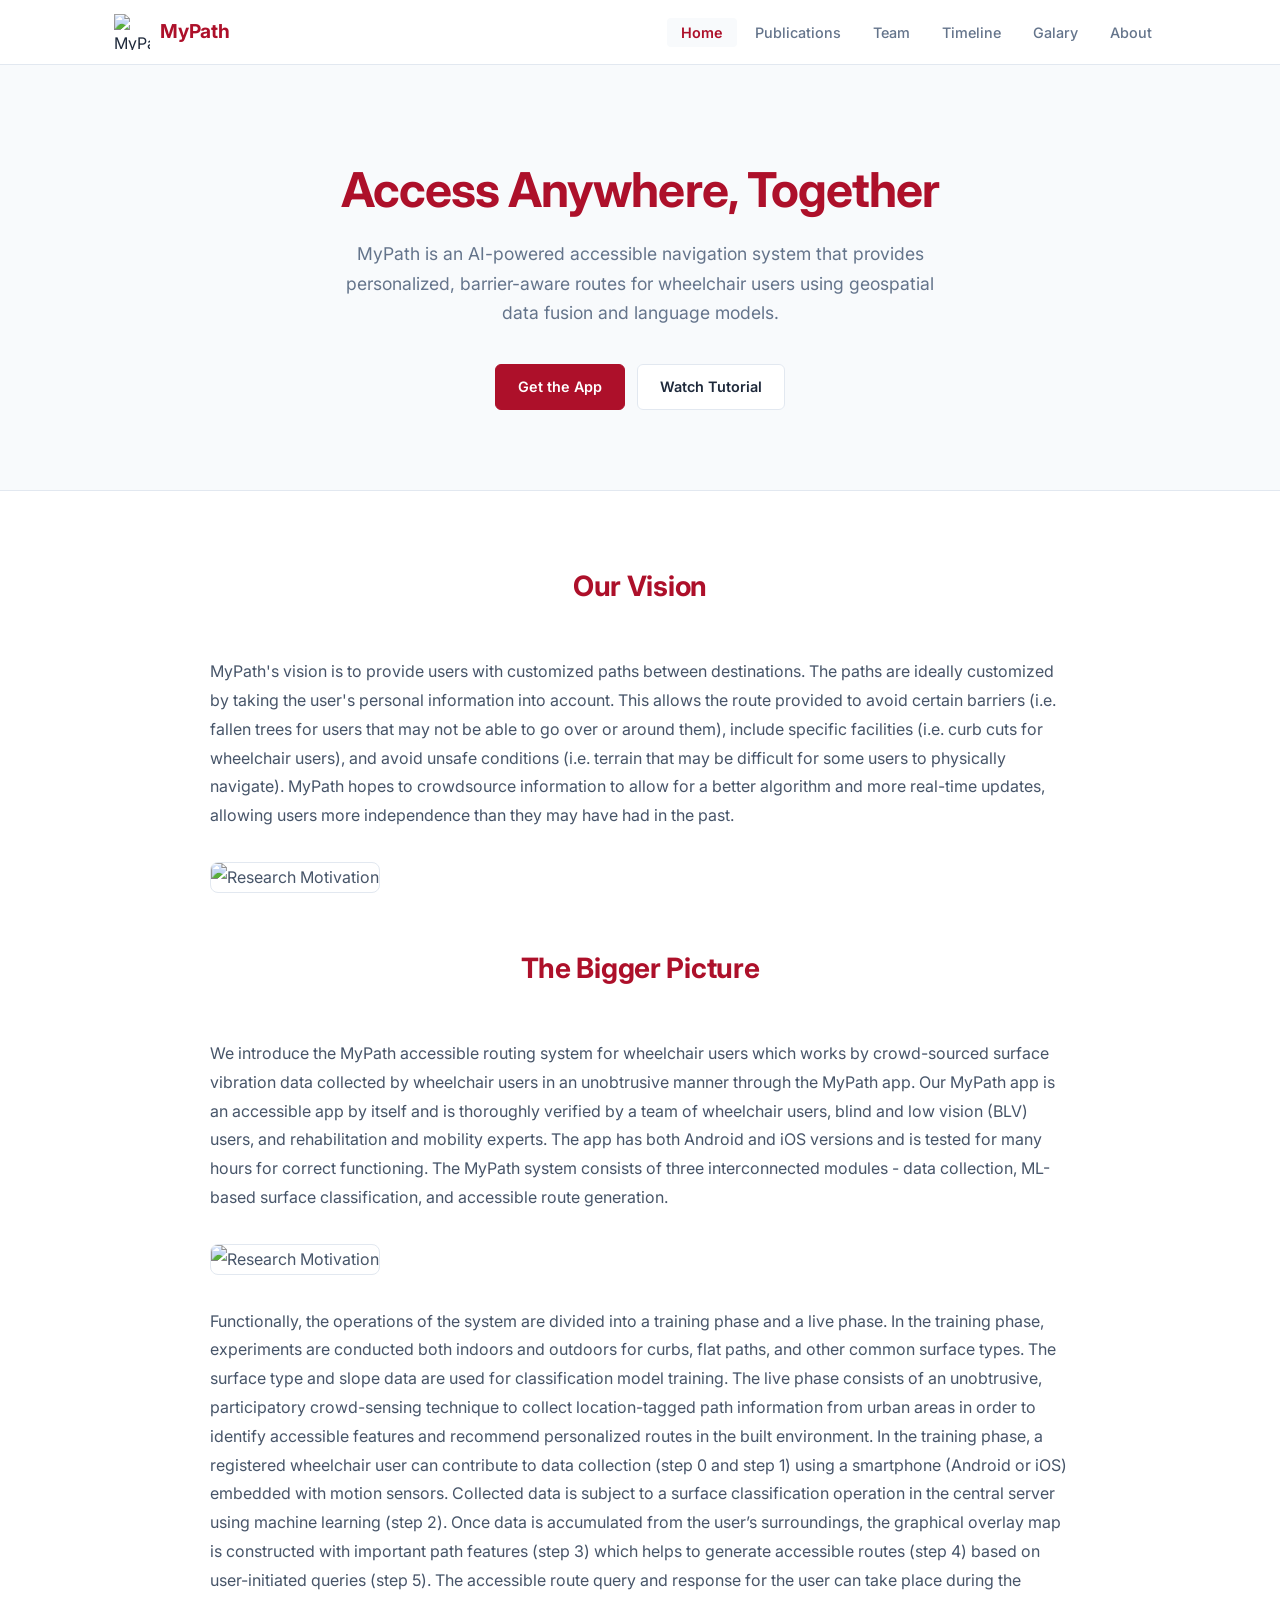
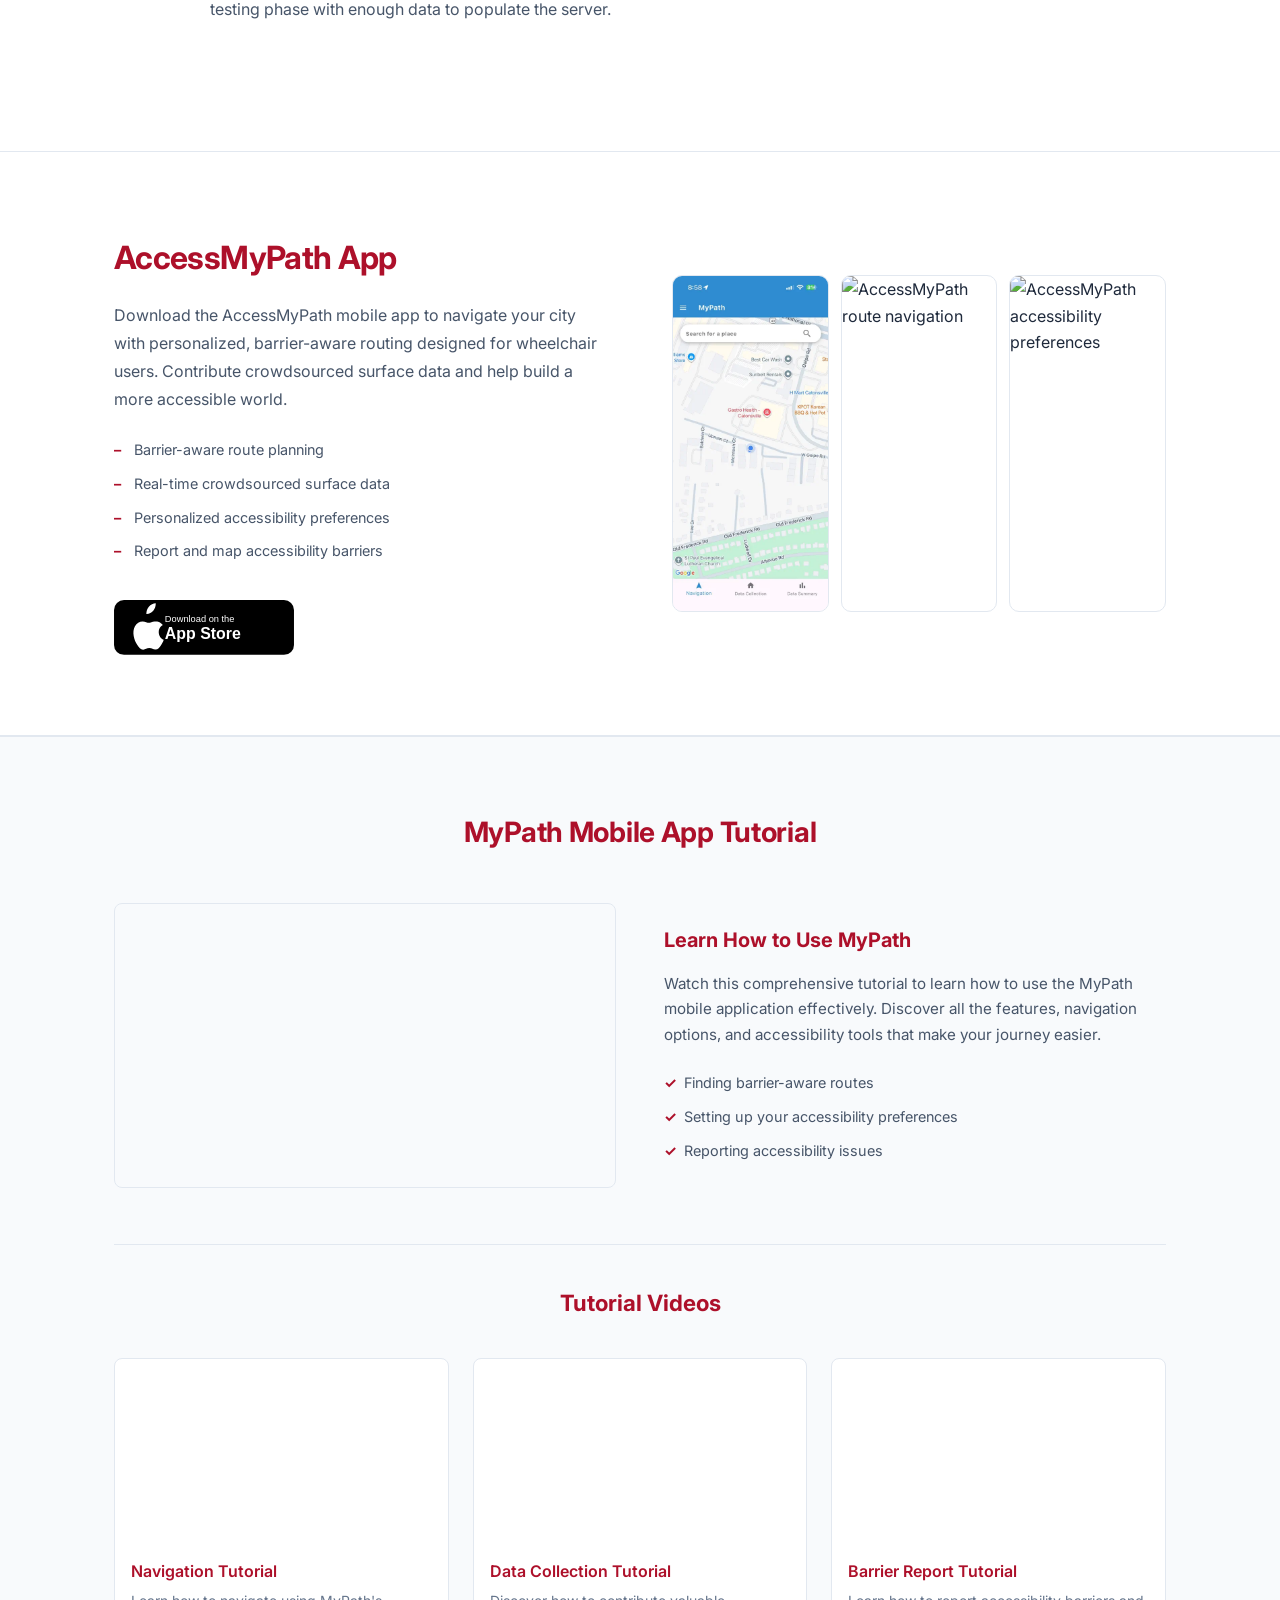
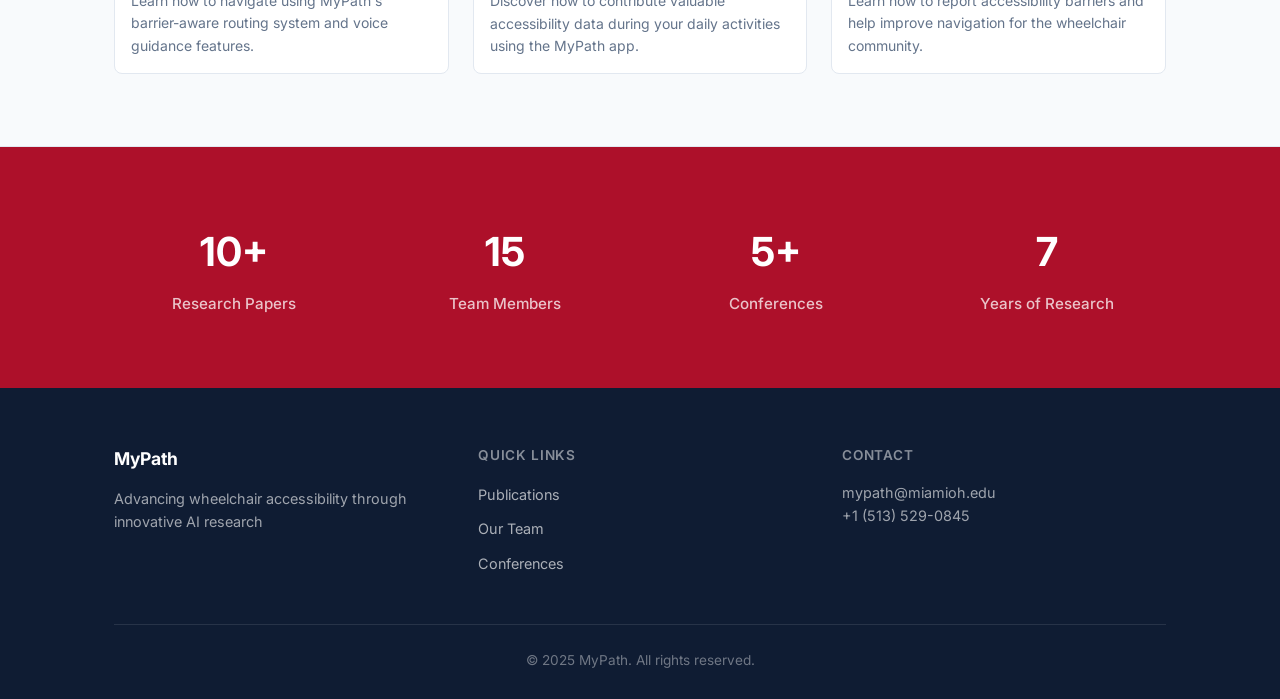
==== index.html @ 0381cbd0 "Updated publications" ====
<!DOCTYPE html>
<html lang="en">
  <head>
    <meta charset="UTF-8" />
    <meta name="viewport" content="width=device-width, initial-scale=1.0" />
    <title>MyPath Research Lab</title>
    <meta
      name="description"
      content="MyPath is a project focused on accessible navigation for wheelchair users. Discover our innovative research, publications, and accessible routing app."
    />
    <meta
      name="keywords"
      content="AI, accessibility, wheelchair, navigation, research, accessible routes, geospatial data, machine learning, MyPath, barrier-aware, inclusive technology, mobile app, crowdsource, surface classification"
    />
    <meta name="author" content="MyPath Research" />
    <meta
      property="og:title"
      content="MyPath Research | AI-Powered Accessible Navigation"
    />
    <meta
      property="og:description"
      content="Advancing wheelchair accessibility through innovative AI research and personalized, barrier-aware navigation solutions."
    />
    <meta
      property="og:image"
      content="https://mypathar.github.io/pictures/mypath-logo.png"
    />
    <meta property="og:url" content="https://mypathar.github.io/" />
    <meta property="og:type" content="website" />
    <meta name="twitter:card" content="summary_large_image" />
    <meta name="twitter:title" content="MyPath Research Lab" />
    <meta
      name="twitter:description"
      content="AI-powered accessible navigation for wheelchair users. Learn about our research and app."
    />
    <meta
      name="twitter:image"
      content="https://mypathar.github.io/pictures/mypath-logo.png"
    />
    <link rel="canonical" href="https://mypathar.github.io/" />
    <link rel="icon" type="image/png" href="pictures/mypath-logo.png" />
    <link rel="stylesheet" href="styles.css" />
    <link
      href="https://fonts.googleapis.com/css2?family=Inter:wght@300;400;500;600;700&display=swap"
      rel="stylesheet"
    />
    <script type="application/ld+json">
    {
      "@context": "https://schema.org",
      "@graph": [
        {
          "@type": "WebSite",
          "@id": "https://mypathar.github.io/#website",
          "url": "https://mypathar.github.io/",
          "name": "MyPath Research Lab",
          "description": "AI-powered accessible navigation for wheelchair users"
        },
        {
          "@type": "ResearchProject",
          "@id": "https://mypathar.github.io/#organization",
          "name": "MyPath",
          "url": "https://mypathar.github.io/",
          "logo": {
            "@type": "ImageObject",
            "url": "https://mypathar.github.io/pictures/mypath-logo.png"
          },
          "description": "AI-powered accessible navigation system providing personalized, barrier-aware routes for wheelchair users using geospatial data fusion and language models.",
          "email": "mypath@miamioh.edu",
          "telephone": "+1-513-529-0845",
          "address": {
            "@type": "PostalAddress",
            "streetAddress": "McVey Data Science Building 364",
            "addressLocality": "Oxford",
            "addressRegion": "OH",
            "postalCode": "45056",
            "addressCountry": "US"
          },
          "memberOf": [
            { "@type": "CollegeOrUniversity", "name": "Miami University" },
            { "@type": "CollegeOrUniversity", "name": "University of Maryland, Baltimore County" },
            { "@type": "CollegeOrUniversity", "name": "University of Wisconsin-Milwaukee" }
          ],
          "funder": {
            "@type": "GovernmentOrganization",
            "name": "HHS/ACL/NIDILRR"
          }
        }
      ]
    }
    </script>
  </head>
  <body>
    <nav class="navbar">
      <div class="nav-container">
        <div class="nav-logo">
          <img
            src="pictures/mypath-logo.png"
            alt="MyPath Logo"
            class="logo-img"
          />
          <span class="logo-text">MyPath</span>
        </div>
        <ul class="nav-menu" id="nav-menu">
          <li><a href="index.html" class="nav-link active">Home</a></li>
          <li><a href="publications.html" class="nav-link">Publications</a></li>
          <li><a href="team.html" class="nav-link">Team</a></li>
          <li><a href="timeline.html" class="nav-link">Timeline</a></li>
          <li><a href="galary.html" class="nav-link">Galary</a></li>
          <li><a href="about.html" class="nav-link">About</a></li>
        </ul>
        <div class="hamburger" id="hamburger">
          <span></span>
          <span></span>
          <span></span>
        </div>
      </div>
    </nav>

    <main>
      <!-- Hero Section -->
      <section class="hero">
        <div class="hero-container">
          <h1 class="hero-title">Access Anywhere, Together</h1>
          <p class="hero-subtitle">
            MyPath is an AI-powered accessible navigation system that provides
            personalized, barrier-aware routes for wheelchair users using
            geospatial data fusion and language models.
          </p>
          <div class="hero-buttons">
            <a href="#our-app" class="btn btn-primary">Get the App</a>
            <a href="#app-tutorial" class="btn btn-secondary">Watch Tutorial</a>
          </div>
        </div>
      </section>

      <!-- Research Description Section -->
      <section class="features">
        <div class="container">
          <!-- <h2 class="section-title">Our Research</h2> -->
          <div class="research-description">
            <!-- <p class="research-intro">
              Our research focuses on developing cutting-edge artificial
              intelligence solutions to improve accessibility and navigation for
              wheelchair users. We combine advanced machine learning techniques
              with real-world geospatial data to create personalized,
              barrier-aware routing systems.
            </p>
            <p class="research-details">
              The MyPath project leverages natural language processing, computer
              vision, and geospatial analysis to understand and predict
              accessibility challenges in urban environments. Our
              interdisciplinary approach brings together experts in AI,
              accessibility research, urban planning, and human-computer
              interaction to create solutions that truly make a difference in
              people's lives.
            </p>
            <p class="research-impact">
              Through our research, we aim to eliminate navigation barriers and
              create more inclusive urban spaces. Our work has implications
              beyond wheelchair accessibility, extending to all
              mobility-impaired individuals and contributing to the broader
              field of accessible technology design.
            </p> -->

            <h2 class="section-title">Our Vision</h2>
            <div class="research-details">
              <p>
                MyPath's vision is to provide users with customized paths
                between destinations. The paths are ideally customized by taking
                the user's personal information into account. This allows the
                route provided to avoid certain barriers (i.e. fallen trees for
                users that may not be able to go over or around them), include
                specific facilities (i.e. curb cuts for wheelchair users), and
                avoid unsafe conditions (i.e. terrain that may be difficult for
                some users to physically navigate). MyPath hopes to crowdsource
                information to allow for a better algorithm and more real-time
                updates, allowing users more independence than they may have had
                in the past.
              </p>

              <img
                src="pictures/motivation.png"
                alt="Research Motivation"
                class="rounded-corner"
                style="max-width: 100%; margin: 2rem 0"
              />
            </div>
            <h2 class="section-title">The Bigger Picture</h2>
            <div class="research-details">
              <p>
                We introduce the MyPath accessible routing system for wheelchair
                users which works by crowd-sourced surface vibration data
                collected by wheelchair users in an unobtrusive manner through
                the MyPath app. Our MyPath app is an accessible app by itself
                and is thoroughly verified by a team of wheelchair users, blind
                and low vision (BLV) users, and rehabilitation and mobility
                experts. The app has both Android and iOS versions and is tested
                for many hours for correct functioning. The MyPath system
                consists of three interconnected modules - data collection,
                ML-based surface classification, and accessible route
                generation.
              </p>
              <img
                src="pictures/mypath-sysarch.png"
                alt="Research Motivation"
                class="rounded-corner"
                style="max-width: 100%; margin: 2rem 0"
              />
              <p>
                Functionally, the operations of the system are divided into a
                training phase and a live phase. In the training phase,
                experiments are conducted both indoors and outdoors for curbs,
                flat paths, and other common surface types. The surface type and
                slope data are used for classification model training. The live
                phase consists of an unobtrusive, participatory crowd-sensing
                technique to collect location-tagged path information from urban
                areas in order to identify accessible features and recommend
                personalized routes in the built environment. In the training
                phase, a registered wheelchair user can contribute to data
                collection (step 0 and step 1) using a smartphone (Android or
                iOS) embedded with motion sensors. Collected data is subject to
                a surface classification operation in the central server using
                machine learning (step 2). Once data is accumulated from the
                user’s surroundings, the graphical overlay map is constructed
                with important path features (step 3) which helps to generate
                accessible routes (step 4) based on user-initiated queries (step
                5). The accessible route query and response for the user can
                take place during the testing phase with enough data to populate
                the server.
              </p>
            </div>
          </div>
        </div>
      </section>

      <!-- Our App Section -->
      <section class="our-app" id="our-app">
        <div class="container">
          <div class="our-app-layout">
            <div class="our-app-info">
              <h2 class="our-app-title">AccessMyPath App</h2>
              <p class="our-app-desc">
                Download the AccessMyPath mobile app to navigate your city with
                personalized, barrier-aware routing designed for wheelchair
                users. Contribute crowdsourced surface data and help build a
                more accessible world.
              </p>
              <ul class="our-app-features">
                <li>Barrier-aware route planning</li>
                <li>Real-time crowdsourced surface data</li>
                <li>Personalized accessibility preferences</li>
                <li>Report and map accessibility barriers</li>
              </ul>
              <div class="our-app-store">
                <a
                  href="https://apps.apple.com/us/app/accessmypath/id6483305224"
                  target="_blank"
                  rel="noopener"
                  class="appstore-btn"
                  aria-label="Download AccessMyPath on the App Store"
                >
                  <svg xmlns="http://www.w3.org/2000/svg" viewBox="0 0 814 248" class="appstore-badge" aria-hidden="true">
                    <rect width="814" height="248" rx="28" fill="#000"/>
                    <text x="230" y="100" font-family="'SF Pro Display','-apple-system','Helvetica Neue',sans-serif" font-size="42" fill="#fff" font-weight="300">Download on the</text>
                    <text x="230" y="178" font-family="'SF Pro Display','-apple-system','Helvetica Neue',sans-serif" font-size="72" fill="#fff" font-weight="600">App Store</text>
                    <path d="M130 48c-8.6 0-17.7 6-23.4 6-6 0-15.2-5.7-25.2-5.5-13 .2-25 7.5-31.6 19.2-13.5 23.4-3.6 58 9.7 77 6.4 9.3 14 19.8 24.2 19.4 9.7-.4 13.4-6.3 25-6.3 11.8 0 15 6.3 25.3 6.1 10.5-.2 17-9.4 23.5-18.8 7.4-10.7 10.4-21.1 10.6-21.6-.2-.1-20.4-7.9-20.6-31.2-.2-19.5 15.9-28.9 16.6-29.4-9-13.4-23.1-14.9-28.1-14.9zm-5-43.6c-6.7 7.7-17.7 13.6-28.4 12.8-.2-10.8 3.9-22.3 10.3-29.5 7-7.9 18.7-13.7 28.4-14.1.2 11.2-3.1 22.2-10.3 30.8z" fill="#fff" transform="translate(40, 44) scale(1.1)"/>
                  </svg>
                </a>
              </div>
            </div>
            <div class="our-app-screenshots">
              <div class="screenshot-grid">
                <img
                  src="pictures/screenshots/main.webp"
                  alt="AccessMyPath app main screen"
                  class="screenshot-img"
                />
                <img
                  src="pictures/screenshots/mypathss1.jpg"
                  alt="AccessMyPath route navigation"
                  class="screenshot-img"
                />
                <img
                  src="pictures/screenshots/mypathss2.jpg"
                  alt="AccessMyPath accessibility preferences"
                  class="screenshot-img"
                />
              </div>
            </div>
          </div>
        </div>
      </section>

      <!-- Mobile App Tutorial Section -->
      <section class="app-tutorial" id="app-tutorial">
        <div class="container">
          <h2 class="section-title">MyPath Mobile App Tutorial</h2>
          <div class="tutorial-content">
            <div class="video-container">
              <iframe
                width="560"
                height="315"
                src="https://www.youtube.com/embed/YOUR_VIDEO_ID"
                title="MyPath Mobile App Tutorial"
                frameborder="0"
                allow="accelerometer; autoplay; clipboard-write; encrypted-media; gyroscope; picture-in-picture"
                allowfullscreen
              >
              </iframe>
            </div>
            <div class="tutorial-description">
              <h3>Learn How to Use MyPath</h3>
              <p>
                Watch this comprehensive tutorial to learn how to use the MyPath
                mobile application effectively. Discover all the features,
                navigation options, and accessibility tools that make your
                journey easier.
              </p>
              <ul class="tutorial-features">
                <li>Finding barrier-aware routes</li>
                <li>Setting up your accessibility preferences</li>
                <li>Reporting accessibility issues</li>
              </ul>
            </div>
          </div>

          <!-- Video Grid Section -->
          <div class="video-grid-section">
            <h3 class="video-grid-title">Tutorial Videos</h3>
            <div class="video-grid">
              <div class="video-grid-item">
                <div class="video-thumbnail">
                  <iframe
                    width="300"
                    height="200"
                    src="https://www.youtube.com/embed/NAVIGATION_VIDEO_ID"
                    title="Navigation Tutorial"
                    frameborder="0"
                    allow="accelerometer; autoplay; clipboard-write; encrypted-media; gyroscope; picture-in-picture"
                    allowfullscreen
                  ></iframe>
                </div>
                <div class="video-description">
                  <h4>Navigation Tutorial</h4>
                  <p>
                    Learn how to navigate using MyPath's barrier-aware routing
                    system and voice guidance features.
                  </p>
                </div>
              </div>

              <div class="video-grid-item">
                <div class="video-thumbnail">
                  <iframe
                    width="300"
                    height="200"
                    src="https://www.youtube.com/embed/DATA_COLLECTION_VIDEO_ID"
                    title="Data Collection Tutorial"
                    frameborder="0"
                    allow="accelerometer; autoplay; clipboard-write; encrypted-media; gyroscope; picture-in-picture"
                    allowfullscreen
                  ></iframe>
                </div>
                <div class="video-description">
                  <h4>Data Collection Tutorial</h4>
                  <p>
                    Discover how to contribute valuable accessibility data
                    during your daily activities using the MyPath app.
                  </p>
                </div>
              </div>

              <div class="video-grid-item">
                <div class="video-thumbnail">
                  <iframe
                    width="300"
                    height="200"
                    src="https://www.youtube.com/embed/BARRIER_REPORT_VIDEO_ID"
                    title="Barrier Report Tutorial"
                    frameborder="0"
                    allow="accelerometer; autoplay; clipboard-write; encrypted-media; gyroscope; picture-in-picture"
                    allowfullscreen
                  ></iframe>
                </div>
                <div class="video-description">
                  <h4>Barrier Report Tutorial</h4>
                  <p>
                    Learn how to report accessibility barriers and help improve
                    navigation for the wheelchair community.
                  </p>
                </div>
              </div>
            </div>
          </div>
        </div>
      </section>


      <!-- Stats Section -->
      <section class="stats">
        <div class="container">
          <div class="stats-grid">
            <div class="stat-item">
              <div class="stat-number">10+</div>
              <div class="stat-label">Research Papers</div>
            </div>
            <div class="stat-item">
              <div class="stat-number">15</div>
              <div class="stat-label">Team Members</div>
            </div>
            <div class="stat-item">
              <div class="stat-number">5+</div>
              <div class="stat-label">Conferences</div>
            </div>
            <div class="stat-item">
              <div class="stat-number">7</div>
              <div class="stat-label">Years of Research</div>
            </div>
          </div>
        </div>
      </section>
    </main>

    <footer class="footer">
      <div class="container">
        <div class="footer-grid">
          <div class="footer-section">
            <h3 class="footer-title">MyPath</h3>
            <p>
              Advancing wheelchair accessibility through innovative AI research
            </p>
          </div>
          <div class="footer-section">
            <h4>Quick Links</h4>
            <ul>
              <li><a href="publications.html">Publications</a></li>
              <li><a href="team.html">Our Team</a></li>
              <li><a href="conferences.html">Conferences</a></li>
            </ul>
          </div>
          <div class="footer-section">
            <h4>Contact</h4>
            <div>
              <p>mypath@miamioh.edu</p>
              <p>+1 (513) 529-0845</p>
            </div>
          </div>
        </div>
        <div class="footer-bottom">
          <p>&copy; 2025 MyPath. All rights reserved.</p>
        </div>
      </div>
    </footer>

    <script src="script.js"></script>
  </body>
</html>
---- styles.css ----
/* ─── Reset & Base ─────────────────────────────────────────────────────────── */
* {
    margin: 0;
    padding: 0;
    box-sizing: border-box;
}

:root {
    --accent:      #AD102A;   /* Miami Red */
    --accent-dark: #8b0d22;
    --navy:        #AD102A;   /* Miami Red - headings */
    --text:        #1e293b;
    --muted:       #64748b;
    --border:      #e2e8f0;
    --bg:          #f8fafc;
    --white:       #ffffff;
}

body {
    font-family: 'Inter', sans-serif;
    line-height: 1.65;
    color: var(--text);
    background: var(--white);
    min-height: 100vh;
}

.container {
    max-width: 1100px;
    margin: 0 auto;
    padding: 0 24px;
}

/* ─── Navigation ────────────────────────────────────────────────────────────── */
.navbar {
    background: var(--white);
    border-bottom: 1px solid var(--border);
    position: sticky;
    top: 0;
    z-index: 1000;
}

.nav-container {
    max-width: 1100px;
    margin: 0 auto;
    padding: 0 24px;
    display: flex;
    justify-content: space-between;
    align-items: center;
    height: 64px;
}

.nav-logo {
    display: flex;
    align-items: center;
    gap: 10px;
    text-decoration: none;
}

.logo-img {
    width: 36px;
    height: 36px;
    object-fit: contain;
}

.logo-text {
    font-size: 1.2rem;
    font-weight: 700;
    color: var(--accent);
    letter-spacing: -0.01em;
}

.nav-menu {
    display: flex;
    list-style: none;
    gap: 4px;
}

.nav-link {
    text-decoration: none;
    color: var(--muted);
    font-weight: 500;
    font-size: 0.9rem;
    padding: 6px 14px;
    border-radius: 4px;
    transition: color 0.2s, background 0.2s;
}

.nav-link:hover {
    color: var(--accent);
    background: var(--bg);
}

.nav-link.active {
    color: var(--accent);
    font-weight: 600;
    background: var(--bg);
}

.hamburger {
    display: none;
    flex-direction: column;
    cursor: pointer;
    gap: 5px;
    z-index: 1001;
}

.hamburger span {
    width: 22px;
    height: 2px;
    background: var(--text);
    transition: 0.3s;
    border-radius: 1px;
}

.hamburger.active span:nth-child(1) { transform: rotate(-45deg) translate(-4px, 5px); }
.hamburger.active span:nth-child(2) { opacity: 0; }
.hamburger.active span:nth-child(3) { transform: rotate(45deg) translate(-4px, -5px); }

/* ─── Mobile Nav ─────────────────────────────────────────────────────────────── */
@media (max-width: 768px) {
    .hamburger { display: flex; }

    .nav-menu {
        position: fixed;
        left: -100%;
        top: 64px;
        flex-direction: column;
        background: var(--white);
        width: 100%;
        text-align: center;
        transition: 0.3s;
        box-shadow: 0 4px 16px rgba(0,0,0,0.08);
        padding: 16px 0;
        gap: 0;
        border-bottom: 1px solid var(--border);
    }

    .nav-menu.active { left: 0; }
    .nav-menu li { margin: 4px 0; }

    .nav-link {
        padding: 10px 20px;
        display: block;
        border-radius: 0;
    }

    .hero-title  { font-size: 2.2rem; }
    .hero-buttons { flex-direction: column; align-items: center; }
    .features-grid { grid-template-columns: 1fr; }
    .stats-grid { grid-template-columns: repeat(2, 1fr); }
    .footer-grid { grid-template-columns: 1fr; text-align: center; }
}

@media (max-width: 480px) {
    .hero-title { font-size: 1.8rem; }
    .stats-grid { grid-template-columns: 1fr; }
    .nav-container { padding: 0 16px; }
}

/* ─── Hero ───────────────────────────────────────────────────────────────────── */
.hero {
    padding: 96px 0 80px;
    text-align: center;
    background: var(--bg);
    border-bottom: 1px solid var(--border);
}

.hero-container {
    max-width: 1100px;
    margin: 0 auto;
    padding: 0 24px;
}

.hero-title {
    font-size: 3rem;
    font-weight: 700;
    margin-bottom: 20px;
    color: var(--navy);
    letter-spacing: -0.02em;
    line-height: 1.2;
    animation: fadeInUp 0.6s ease-out;
}

.hero-subtitle {
    font-size: 1.1rem;
    color: var(--muted);
    margin-bottom: 36px;
    max-width: 620px;
    margin-left: auto;
    margin-right: auto;
    line-height: 1.7;
    animation: fadeInUp 0.6s ease-out 0.15s both;
}

.hero-buttons {
    display: flex;
    gap: 12px;
    justify-content: center;
    flex-wrap: wrap;
    animation: fadeInUp 0.6s ease-out 0.3s both;
}

/* ─── Buttons ────────────────────────────────────────────────────────────────── */
.btn {
    padding: 10px 22px;
    border-radius: 6px;
    text-decoration: none;
    font-weight: 600;
    font-size: 0.9rem;
    transition: background 0.2s, border-color 0.2s, color 0.2s;
    border: 1.5px solid transparent;
    cursor: pointer;
    display: inline-block;
}

.btn-primary {
    background: var(--accent);
    color: var(--white);
    border-color: var(--accent);
}

.btn-primary:hover {
    background: var(--accent-dark);
    border-color: var(--accent-dark);
}

.btn-secondary {
    background: var(--white);
    color: var(--text);
    border-color: var(--border);
}

.btn-secondary:hover {
    background: var(--bg);
    border-color: #cbd5e1;
}

/* ─── Section Title ──────────────────────────────────────────────────────────── */
.section-title {
    font-size: 1.75rem;
    font-weight: 700;
    text-align: center;
    margin-bottom: 48px;
    color: var(--navy);
    letter-spacing: -0.01em;
}

/* ─── Features / Research Section ───────────────────────────────────────────── */
.features {
    padding: 72px 0;
    background: var(--white);
}

.features-grid {
    display: grid;
    grid-template-columns: repeat(auto-fit, minmax(280px, 1fr));
    gap: 24px;
}

.feature-card {
    background: var(--white);
    padding: 28px;
    border-radius: 8px;
    text-align: center;
    text-decoration: none;
    color: inherit;
    border: 1px solid var(--border);
    transition: border-color 0.2s, box-shadow 0.2s;
}

.feature-card:hover {
    border-color: #cbd5e1;
    box-shadow: 0 4px 16px rgba(0,0,0,0.06);
}

.feature-icon {
    font-size: 2rem;
    margin-bottom: 16px;
}

.feature-card h3 {
    font-size: 1.1rem;
    font-weight: 600;
    margin-bottom: 10px;
    color: var(--navy);
}

.feature-card p {
    color: var(--muted);
    line-height: 1.65;
    font-size: 0.95rem;
}

/* ─── Stats Section ──────────────────────────────────────────────────────────── */
.stats {
    padding: 72px 0;
    background: var(--accent);
    color: var(--white);
}

.stats-grid {
    display: grid;
    grid-template-columns: repeat(auto-fit, minmax(180px, 1fr));
    gap: 32px;
    text-align: center;
}

.stat-number {
    font-size: 2.5rem;
    font-weight: 700;
    margin-bottom: 6px;
    color: var(--white);
}

.stat-label {
    font-size: 0.95rem;
    color: rgba(255,255,255,0.75);
    font-weight: 500;
}

/* ─── Footer ─────────────────────────────────────────────────────────────────── */
.footer {
    background: #0f1c33;
    color: var(--white);
    padding: 56px 0 28px;
}

.footer-grid {
    display: grid;
    grid-template-columns: repeat(auto-fit, minmax(220px, 1fr));
    gap: 40px;
    margin-bottom: 40px;
}

.footer-title {
    font-size: 1.1rem;
    font-weight: 700;
    margin-bottom: 14px;
    color: var(--white);
}

.footer-section p {
    color: rgba(255,255,255,0.6);
    font-size: 0.9rem;
    line-height: 1.6;
}

.footer-section h4 {
    font-size: 0.85rem;
    font-weight: 600;
    margin-bottom: 14px;
    color: rgba(255,255,255,0.5);
    text-transform: uppercase;
    letter-spacing: 0.06em;
}

.footer-section ul { list-style: none; }
.footer-section ul li { margin-bottom: 8px; }

.footer-section a {
    color: rgba(255,255,255,0.65);
    text-decoration: none;
    font-size: 0.9rem;
    transition: color 0.2s;
}

.footer-section a:hover { color: var(--white); }

.footer-bottom {
    border-top: 1px solid rgba(255,255,255,0.1);
    padding-top: 24px;
    text-align: center;
    color: rgba(255,255,255,0.4);
    font-size: 0.85rem;
}

/* ─── Animations ─────────────────────────────────────────────────────────────── */
@keyframes fadeInUp {
    from { opacity: 0; transform: translateY(20px); }
    to   { opacity: 1; transform: translateY(0); }
}

/* ─── Cards ──────────────────────────────────────────────────────────────────── */
.card {
    background: var(--white);
    border-radius: 8px;
    padding: 24px;
    border: 1px solid var(--border);
    margin-bottom: 16px;
}

.card-header { margin-bottom: 14px; }

.card-title {
    font-size: 1.1rem;
    font-weight: 600;
    color: var(--navy);
    margin-bottom: 8px;
    line-height: 1.4;
}

/* ─── Badges ─────────────────────────────────────────────────────────────────── */
.badge {
    display: inline-block;
    padding: 3px 10px;
    border-radius: 4px;
    font-size: 0.78rem;
    font-weight: 600;
    margin: 3px;
    letter-spacing: 0.01em;
}

.badge-published   { background: #dcfce7; color: #166534; }
.badge-accepted    { background: #dbeafe; color: #1e40af; }
.badge-review      { background: #fef3c7; color: #92400e; }
.badge-journal     { background: #f3e8ff; color: #7c3aed; }
.badge-conference  { background: #ffedd5; color: #c2410c; }

/* ─── Page Layout ────────────────────────────────────────────────────────────── */
.main-content {
    padding: 56px 0;
    min-height: calc(100vh - 120px);
}

.page-header {
    text-align: center;
    margin-bottom: 56px;
    padding-bottom: 40px;
    border-bottom: 1px solid var(--border);
}

.page-title {
    font-size: 2.4rem;
    font-weight: 700;
    margin-bottom: 14px;
    color: var(--navy);
    letter-spacing: -0.02em;
}

.page-subtitle {
    font-size: 1rem;
    color: var(--muted);
    max-width: 560px;
    margin: 0 auto;
    line-height: 1.65;
}

/* ─── Publications ───────────────────────────────────────────────────────────── */
.filter-container {
    display: flex;
    justify-content: center;
    gap: 8px;
    margin-bottom: 40px;
    flex-wrap: wrap;
}

.filter-btn {
    padding: 6px 16px;
    border: 1.5px solid var(--border);
    background: var(--white);
    border-radius: 4px;
    cursor: pointer;
    transition: all 0.2s;
    font-weight: 500;
    font-size: 0.875rem;
    color: var(--muted);
}

.filter-btn:hover,
.filter-btn.active {
    background: var(--accent);
    color: var(--white);
    border-color: var(--accent);
}

.publications-grid { display: grid; gap: 16px; }

.publication-card { transition: border-color 0.2s; }

.publication-card:hover {
    border-color: #cbd5e1;
}

.authors {
    color: var(--muted);
    margin-bottom: 6px;
    font-style: italic;
    font-size: 0.9rem;
}

.publication-meta {
    color: var(--muted);
    font-size: 0.85rem;
    margin-bottom: 8px;
}

.badges {
    display: flex;
    gap: 6px;
    margin-bottom: 14px;
    flex-wrap: wrap;
}

.conference-name {
    color: #475569;
    line-height: 1.6;
    margin-bottom: 16px;
    font-size: 0.9rem;
}

.publication-actions {
    display: flex;
    gap: 10px;
    flex-wrap: wrap;
}

.text-muted { color: var(--muted); font-size: 0.875rem; }

/* ─── Team ───────────────────────────────────────────────────────────────────── */
.team-grid {
    display: grid;
    grid-template-columns: repeat(auto-fit, minmax(280px, 1fr));
    gap: 20px;
    margin-bottom: 40px;
}

.team-card {
    overflow: hidden;
    transition: border-color 0.2s;
    padding: 0;
}

.team-card:hover { border-color: #cbd5e1; }

.team-image {
    width: 100%;
    height: 220px;
    overflow: hidden;
    background: var(--bg);
}

.team-image img {
    width: 100%;
    height: 100%;
    object-fit: cover;
    transition: transform 0.3s ease;
}

.team-card:hover .team-image img { transform: scale(1.03); }

.team-info { padding: 20px 24px 24px; }

.team-info h3 {
    font-size: 1.1rem;
    font-weight: 700;
    margin-bottom: 8px;
    color: var(--navy);
}

.specialization {
    color: var(--accent);
    font-weight: 500;
    margin-bottom: 4px;
    font-size: 0.9rem;
}

.education {
    color: var(--muted);
    font-size: 0.85rem;
    margin-bottom: 10px;
}

.bio {
    color: #475569;
    line-height: 1.6;
    margin-bottom: 10px;
    font-size: 0.9rem;
}

.publications {
    color: var(--muted);
    font-size: 0.82rem;
    font-weight: 500;
}

.team-stats { margin-top: 48px; text-align: center; }

/* ─── Timeline ───────────────────────────────────────────────────────────────── */
.timeline {
    position: relative;
    max-width: 760px;
    margin: 0 auto;
}

.timeline::before {
    content: '';
    position: absolute;
    width: 2px;
    background: var(--border);
    top: 0;
    bottom: 0;
    left: 50%;
    margin-left: -1px;
}

.timeline-item {
    padding: 16px 40px;
    position: relative;
    background-color: inherit;
    width: 50%;
    margin-bottom: 32px;
}

.timeline-item:nth-child(odd)  { left: 0; }
.timeline-item:nth-child(even) { left: 50%; }

.timeline-item::before {
    content: '';
    position: absolute;
    width: 14px;
    height: 14px;
    background: var(--white);
    border: 2.5px solid var(--accent);
    top: 22px;
    border-radius: 50%;
    z-index: 1;
}

.timeline-item:nth-child(odd)::before  { right: -8px; }
.timeline-item:nth-child(even)::before { left: -8px; }

.timeline-date {
    position: absolute;
    top: 18px;
    padding: 3px 10px;
    background: var(--accent);
    color: var(--white);
    border-radius: 4px;
    font-weight: 600;
    font-size: 0.8rem;
    letter-spacing: 0.02em;
}

.timeline-item:nth-child(odd) .timeline-date  { right: 40px; }
.timeline-item:nth-child(even) .timeline-date { left: 40px; }

.timeline-content {
    padding: 18px 20px;
    background: var(--white);
    border-radius: 8px;
    border: 1px solid var(--border);
    margin-top: 18px;
}

.timeline-content h3 {
    color: var(--navy);
    margin-bottom: 10px;
    font-weight: 600;
    font-size: 1rem;
}

.timeline-content p {
    color: #475569;
    line-height: 1.65;
    margin-bottom: 14px;
    font-size: 0.9rem;
}

.timeline-tags {
    display: flex;
    gap: 6px;
    flex-wrap: wrap;
}

.tag {
    background: var(--bg);
    color: #475569;
    padding: 3px 10px;
    border-radius: 4px;
    font-size: 0.78rem;
    font-weight: 500;
    border: 1px solid var(--border);
}

/* ─── Conferences / Gallery ──────────────────────────────────────────────────── */
.conferences-grid {
    display: grid;
    grid-template-columns: repeat(auto-fit, minmax(320px, 1fr));
    gap: 20px;
    margin-bottom: 40px;
}

.conference-card {
    overflow: hidden;
    transition: border-color 0.2s;
    padding: 0;
}

.conference-card:hover { border-color: #cbd5e1; }

.conference-image {
    width: 100%;
    height: 180px;
    overflow: hidden;
    background: var(--bg);
}

.conference-image img {
    width: 100%;
    height: 100%;
    object-fit: cover;
    transition: transform 0.3s ease;
}

.conference-card:hover .conference-image img { transform: scale(1.03); }

.conference-info { padding: 20px 24px 24px; }

.conference-info h3 {
    font-size: 1.05rem;
    font-weight: 700;
    margin-bottom: 6px;
    color: var(--navy);
}

.conference-location {
    color: var(--muted);
    margin-bottom: 10px;
    font-weight: 500;
    font-size: 0.9rem;
}

.conference-description {
    color: #475569;
    line-height: 1.65;
    margin-bottom: 14px;
    font-size: 0.9rem;
}

.conference-tags {
    display: flex;
    gap: 6px;
    margin-bottom: 16px;
    flex-wrap: wrap;
}

.conference-stats { margin-top: 40px; text-align: center; }

/* ─── About Page ─────────────────────────────────────────────────────────────── */
.about-content {
    max-width: 760px;
    margin: 0 auto;
}

.focus-areas {
    display: grid;
    grid-template-columns: repeat(auto-fit, minmax(280px, 1fr));
    gap: 20px;
    margin-top: 20px;
}

.focus-area {
    padding: 20px;
    background: var(--bg);
    border-radius: 8px;
    border-left: 3px solid var(--accent);
}

.focus-area h3 {
    color: var(--navy);
    margin-bottom: 10px;
    font-weight: 600;
    font-size: 1rem;
}

.focus-area p {
    color: #475569;
    line-height: 1.65;
    font-size: 0.9rem;
}

.values-grid {
    display: grid;
    grid-template-columns: repeat(auto-fit, minmax(180px, 1fr));
    gap: 20px;
    margin-top: 20px;
}

.value-item { text-align: center; padding: 20px; }

.value-item h3 {
    color: var(--navy);
    margin-bottom: 10px;
    font-weight: 600;
    font-size: 1rem;
}

.value-item p { color: #475569; line-height: 1.65; font-size: 0.9rem; }

.partnership-logos {
    display: flex;
    justify-content: center;
    gap: 16px;
    flex-wrap: wrap;
    margin-top: 20px;
}

.partner {
    padding: 10px 20px;
    background: var(--bg);
    border-radius: 6px;
    color: #475569;
    font-weight: 500;
    font-size: 0.9rem;
    border: 1px solid var(--border);
}

.contact-grid {
    display: grid;
    grid-template-columns: repeat(auto-fit, minmax(180px, 1fr));
    gap: 20px;
    margin-top: 20px;
}

.contact-item h3 {
    color: var(--navy);
    margin-bottom: 6px;
    font-weight: 600;
    font-size: 0.95rem;
}

.contact-item p { color: #475569; line-height: 1.65; font-size: 0.9rem; }

/* ─── Research Description ───────────────────────────────────────────────────── */
.research-description {
    max-width: 860px;
    margin: 0 auto 56px;
    text-align: left;
}

.research-intro,
.research-details,
.research-impact {
    font-size: 1rem;
    line-height: 1.8;
    color: #475569;
    margin-bottom: 20px;
}

.research-intro {
    font-size: 1.05rem;
    font-weight: 500;
    color: var(--text);
}

.rounded-corner { border-radius: 8px; border: 1px solid var(--border); }

/* ─── Team Section ───────────────────────────────────────────────────────────── */
.team-section { margin-bottom: 56px; }

.team-section .section-title {
    font-size: 1.3rem;
    margin-bottom: 28px;
    text-align: left;
    padding-bottom: 10px;
    border-bottom: 2px solid var(--border);
}

/* ─── Signup / Eligibility ───────────────────────────────────────────────────── */
.signup-container { max-width: 1100px; margin: 0 auto; }

.signup-content {
    display: grid;
    grid-template-columns: 1fr 1fr;
    gap: 56px;
    align-items: start;
}

.study-info h2,
.study-info h3 { color: var(--navy); margin-bottom: 14px; }

.study-info h2 { font-size: 1.5rem; font-weight: 700; }
.study-info h3 { font-size: 1.1rem; font-weight: 600; margin-top: 28px; }

.study-info p {
    color: #475569;
    line-height: 1.7;
    margin-bottom: 16px;
    font-size: 0.95rem;
}

.study-requirements { list-style: none; padding: 0; margin-bottom: 20px; }

.study-requirements li {
    color: #475569;
    padding: 7px 0;
    padding-left: 20px;
    position: relative;
    font-size: 0.95rem;
}

.study-requirements li::before {
    content: "–";
    color: var(--accent);
    font-weight: bold;
    position: absolute;
    left: 0;
}

.study-benefits {
    background: var(--bg);
    padding: 20px;
    border-radius: 8px;
    border-left: 3px solid var(--accent);
    margin-top: 28px;
}

.study-benefits h3 { margin-top: 0; }

.study-benefits p {
    margin-bottom: 0;
    line-height: 1.8;
}

.signup-form-container {
    background: var(--white);
    border-radius: 8px;
    padding: 28px;
    border: 1px solid var(--border);
}

.signup-form h2 {
    color: var(--navy);
    margin-bottom: 20px;
    font-size: 1.4rem;
    font-weight: 700;
}

.form-group { margin-bottom: 18px; }

.form-group label {
    display: block;
    color: var(--text);
    font-weight: 500;
    margin-bottom: 5px;
    font-size: 0.9rem;
}

.form-group input,
.form-group select,
.form-group textarea {
    width: 100%;
    padding: 10px 12px;
    border: 1.5px solid var(--border);
    border-radius: 6px;
    font-size: 0.95rem;
    transition: border-color 0.2s;
    box-sizing: border-box;
    font-family: inherit;
    color: var(--text);
}

.form-group input:focus,
.form-group select:focus,
.form-group textarea:focus {
    outline: none;
    border-color: var(--accent);
}

.form-group textarea { resize: vertical; min-height: 90px; }

.checkbox-group { display: flex; align-items: flex-start; gap: 10px; }

.checkbox-label {
    display: flex;
    align-items: flex-start;
    gap: 10px;
    cursor: pointer;
    line-height: 1.5;
    margin-bottom: 0;
}

.checkbox-label input[type="checkbox"] { width: auto; margin: 0; }
.checkmark { flex-shrink: 0; }

.signup-form .btn-primary {
    width: 100%;
    margin-top: 20px;
    padding: 14px;
    font-size: 1rem;
}

@media (max-width: 768px) {
    .signup-content { grid-template-columns: 1fr; gap: 36px; }
    .signup-form-container { padding: 20px; }
    .team-section .section-title { text-align: center; }
}

/* ─── Eligibility ────────────────────────────────────────────────────────────── */
.eligibility-container {
    max-width: 960px;
    margin: 0 auto;
    display: grid;
    grid-template-columns: 1fr 1fr;
    gap: 48px;
    align-items: start;
}

.eligibility-checklist {
    background: var(--white);
    border-radius: 8px;
    padding: 28px;
    border: 1px solid var(--border);
}

.eligibility-checklist h2 {
    color: var(--navy);
    margin-bottom: 20px;
    font-size: 1.4rem;
    font-weight: 700;
}

.checklist-items { margin-bottom: 28px; }
.checklist-item { margin-bottom: 14px; }

.checkbox-wrapper { display: flex; align-items: center; gap: 10px; }

.checkbox-wrapper input[type="checkbox"] {
    width: 18px;
    height: 18px;
    accent-color: var(--accent);
}

.checkbox-wrapper label {
    color: var(--text);
    font-weight: 500;
    cursor: pointer;
    line-height: 1.5;
    font-size: 0.95rem;
}

.signup-action {
    text-align: center;
    padding-top: 20px;
    border-top: 1px solid var(--border);
}

.signup-instruction {
    color: var(--muted);
    margin-bottom: 16px;
    line-height: 1.6;
    font-size: 0.9rem;
}

.signup-btn { margin-bottom: 16px; padding: 12px 24px; font-size: 1rem; }

.mypath-logo { margin-top: 14px; }
.logo-small { width: 52px; height: 52px; object-fit: contain; }

.participation-steps {
    background: var(--bg);
    border-radius: 8px;
    padding: 28px;
    border: 1px solid var(--border);
}

.participation-steps h2 {
    color: var(--navy);
    margin-bottom: 14px;
    font-size: 1.4rem;
    font-weight: 700;
}

.steps-intro {
    color: #475569;
    margin-bottom: 24px;
    line-height: 1.65;
    font-size: 0.95rem;
}

.steps-list { display: flex; flex-direction: column; gap: 20px; }

.step-item { display: flex; gap: 14px; align-items: flex-start; }

.step-number {
    background: var(--accent);
    color: var(--white);
    width: 28px;
    height: 28px;
    border-radius: 50%;
    display: flex;
    align-items: center;
    justify-content: center;
    font-weight: 700;
    font-size: 0.85rem;
    flex-shrink: 0;
}

.step-content h3 {
    color: var(--navy);
    margin-bottom: 6px;
    font-weight: 600;
    font-size: 0.95rem;
}

.step-content p {
    color: #475569;
    line-height: 1.65;
    font-size: 0.9rem;
}

/* ─── App Tutorial ───────────────────────────────────────────────────────────── */
.app-tutorial {
    padding: 72px 0;
    background: var(--bg);
    border-top: 1px solid var(--border);
    border-bottom: 1px solid var(--border);
}

.tutorial-content {
    display: grid;
    grid-template-columns: 1fr 1fr;
    gap: 48px;
    align-items: center;
    margin-top: 36px;
}

.video-container {
    position: relative;
    width: 100%;
    height: 0;
    padding-bottom: 56.25%;
    border-radius: 8px;
    overflow: hidden;
    border: 1px solid var(--border);
}

.video-container iframe {
    position: absolute;
    top: 0;
    left: 0;
    width: 100%;
    height: 100%;
}

.tutorial-description h3 {
    color: var(--navy);
    margin-bottom: 14px;
    font-size: 1.25rem;
    font-weight: 700;
}

.tutorial-description p {
    color: #475569;
    line-height: 1.7;
    margin-bottom: 18px;
    font-size: 0.95rem;
}

.tutorial-features { list-style: none; padding: 0; }

.tutorial-features li {
    color: #475569;
    padding: 5px 0;
    padding-left: 20px;
    position: relative;
    font-size: 0.9rem;
}

.tutorial-features li::before {
    content: "✓";
    color: var(--accent);
    font-weight: bold;
    position: absolute;
    left: 0;
}

/* ─── Study Signup Section ───────────────────────────────────────────────────── */
.signup-study {
    padding: 72px 0;
    background: var(--white);
}

.study-signup-content {
    display: grid;
    grid-template-columns: 2fr 1fr;
    gap: 48px;
    align-items: center;
    margin-top: 36px;
}

.study-description h3 {
    color: var(--navy);
    margin-bottom: 14px;
    font-size: 1.25rem;
    font-weight: 700;
}

.study-description p {
    color: #475569;
    line-height: 1.7;
    margin-bottom: 20px;
    font-size: 0.95rem;
}

.study-benefits h4 {
    color: var(--navy);
    margin-bottom: 10px;
    font-weight: 600;
}

.study-benefits ul { list-style: none; padding: 0; }

.study-benefits li {
    color: #475569;
    padding: 4px 0;
    padding-left: 18px;
    position: relative;
    font-size: 0.9rem;
}

.study-benefits li::before {
    content: "–";
    color: var(--accent);
    font-weight: bold;
    position: absolute;
    left: 0;
}

.study-signup-action {
    background: var(--accent);
    color: var(--white);
    padding: 28px;
    border-radius: 8px;
    text-align: center;
}

.study-signup-action h4 {
    margin-bottom: 10px;
    font-size: 1.1rem;
    font-weight: 700;
}

.study-signup-action p {
    margin-bottom: 20px;
    opacity: 0.8;
    font-size: 0.9rem;
}

.study-signup-action .btn {
    background: var(--white);
    color: var(--accent);
    font-weight: 700;
    border-color: var(--white);
}

.study-signup-action .btn:hover {
    background: var(--bg);
}

@media (max-width: 768px) {
    .eligibility-container { grid-template-columns: 1fr; gap: 32px; }
    .tutorial-content       { grid-template-columns: 1fr; gap: 32px; }
    .study-signup-content   { grid-template-columns: 1fr; gap: 32px; }
    .eligibility-checklist,
    .participation-steps    { padding: 20px; }
}

/* ─── Video Grid ─────────────────────────────────────────────────────────────── */
.video-grid-section {
    margin-top: 56px;
    padding-top: 40px;
    border-top: 1px solid var(--border);
}

.video-grid-title {
    font-size: 1.4rem;
    font-weight: 700;
    text-align: center;
    margin-bottom: 36px;
    color: var(--navy);
}

.video-grid {
    display: grid;
    grid-template-columns: repeat(auto-fit, minmax(280px, 1fr));
    gap: 24px;
    justify-items: center;
}

.video-grid-item {
    background: var(--white);
    border-radius: 8px;
    padding: 16px;
    border: 1px solid var(--border);
    transition: border-color 0.2s;
    max-width: 340px;
    width: 100%;
}

.video-grid-item:hover { border-color: #cbd5e1; }

.video-thumbnail {
    position: relative;
    width: 100%;
    height: 0;
    padding-bottom: 56.25%;
    border-radius: 6px;
    overflow: hidden;
    margin-bottom: 14px;
}

.video-thumbnail iframe {
    position: absolute;
    top: 0;
    left: 0;
    width: 100%;
    height: 100%;
}

.video-description h4 {
    color: var(--navy);
    font-size: 1rem;
    font-weight: 600;
    margin-bottom: 6px;
}

.video-description p {
    color: var(--muted);
    line-height: 1.6;
    font-size: 0.875rem;
}

@media (max-width: 768px) {
    .video-grid { grid-template-columns: 1fr; gap: 20px; }
    .video-grid-item { max-width: 100%; }
}

/* ─── Signup button disabled ─────────────────────────────────────────────────── */
.signup-btn:disabled {
    background: #94a3b8 !important;
    border-color: #94a3b8 !important;
    cursor: not-allowed !important;
    transform: none !important;
}

.signup-btn:disabled:hover {
    transform: none !important;
}

/* ─── App Showcase ───────────────────────────────────────────────────────────── */
.app-showcase {
    padding: 80px 0;
    background: var(--bg);
    border-top: 1px solid var(--border);
    border-bottom: 1px solid var(--border);
}

.app-showcase-subtitle {
    text-align: center;
    font-size: 1rem;
    color: var(--muted);
    max-width: 660px;
    margin: 0 auto 64px;
    line-height: 1.7;
}

.features-showcase-grid {
    display: grid;
    grid-template-columns: repeat(auto-fit, minmax(320px, 1fr));
    gap: 24px;
}

.feature-showcase-card {
    background: var(--white);
    border-radius: 8px;
    overflow: hidden;
    border: 1px solid var(--border);
    transition: border-color 0.2s, box-shadow 0.2s;
}

.feature-showcase-card:hover {
    border-color: #cbd5e1;
    box-shadow: 0 4px 16px rgba(0,0,0,0.06);
}

.feature-showcase-wide { grid-column: span 2; }

.feature-image-container {
    position: relative;
    background: var(--bg);
    display: flex;
    align-items: center;
    justify-content: center;
    overflow: hidden;
}

.feature-image {
    max-width: 160px;
    height: auto;
    border-radius: 8px;
    border: 1px solid var(--border);
    transition: transform 0.3s ease;
    z-index: 2;
    position: relative;
}

.feature-showcase-card:hover .feature-image { transform: scale(1.03); }

.feature-overlay { position: absolute; top: 16px; right: 16px; z-index: 3; }

.feature-badge {
    background: var(--accent);
    color: var(--white);
    padding: 5px 12px;
    border-radius: 4px;
    font-size: 0.78rem;
    font-weight: 600;
}

.feature-content { padding: 24px; }

.feature-title {
    font-size: 1.15rem;
    font-weight: 700;
    color: var(--navy);
    margin-bottom: 12px;
    line-height: 1.3;
}

.feature-description {
    color: var(--muted);
    line-height: 1.7;
    font-size: 0.9rem;
    margin-bottom: 20px;
}

.feature-highlights { display: flex; flex-wrap: wrap; gap: 8px; }

.highlight-item {
    background: var(--bg);
    color: #475569;
    padding: 5px 12px;
    border-radius: 4px;
    font-size: 0.8rem;
    font-weight: 500;
    border: 1px solid var(--border);
}

.feature-showcase-wide .feature-image-container { height: 220px; }
.feature-showcase-wide .feature-content { padding: 24px 28px; }

@media (max-width: 1024px) {
    .features-showcase-grid { grid-template-columns: repeat(auto-fit, minmax(300px, 1fr)); gap: 20px; }
    .feature-showcase-wide  { grid-column: span 1; }
}

@media (max-width: 768px) {
    .app-showcase { padding: 64px 0; }
    .features-showcase-grid { grid-template-columns: 1fr; gap: 20px; }
    .feature-image-container { height: 200px; }
    .feature-image  { max-width: 130px; }
    .feature-content { padding: 20px; }
    .highlight-item { text-align: center; }
}

/* ─── Our App Section ────────────────────────────────────────────────────────── */
.our-app {
    padding: 80px 0;
    background: var(--white);
    border-top: 1px solid var(--border);
    border-bottom: 1px solid var(--border);
}

.our-app-layout {
    display: grid;
    grid-template-columns: 1fr 1fr;
    gap: 64px;
    align-items: center;
}

.our-app-title {
    font-size: 2rem;
    font-weight: 700;
    color: var(--navy);
    margin-bottom: 16px;
    letter-spacing: -0.02em;
}

.our-app-desc {
    font-size: 1rem;
    color: #475569;
    line-height: 1.75;
    margin-bottom: 20px;
}

.our-app-features {
    list-style: none;
    padding: 0;
    margin-bottom: 32px;
}

.our-app-features li {
    color: #475569;
    padding: 5px 0;
    padding-left: 20px;
    position: relative;
    font-size: 0.9rem;
}

.our-app-features li::before {
    content: "–";
    color: var(--accent);
    font-weight: bold;
    position: absolute;
    left: 0;
}

.our-app-store { display: flex; }

.appstore-btn {
    display: inline-block;
    text-decoration: none;
    transition: opacity 0.2s;
}

.appstore-btn:hover { opacity: 0.85; }

.appstore-badge {
    width: 180px;
    height: auto;
    display: block;
    border-radius: 10px;
}

.our-app-screenshots { width: 100%; }

.screenshot-grid {
    display: grid;
    grid-template-columns: repeat(3, 1fr);
    gap: 12px;
}

.screenshot-img {
    width: 100%;
    height: auto;
    border-radius: 10px;
    border: 1px solid var(--border);
    display: block;
    transition: border-color 0.2s;
}

.screenshot-img:hover { border-color: #94a3b8; }

@media (max-width: 1024px) {
    .our-app-layout {
        grid-template-columns: 1fr;
        gap: 40px;
    }

    .screenshot-grid { grid-template-columns: repeat(3, 1fr); }

    .our-app-title { font-size: 1.6rem; }
}

@media (max-width: 480px) {
    .screenshot-grid { grid-template-columns: repeat(2, 1fr); }
}

/* ─── Team stats (white card context) ───────────────────────────────────────── */
.team-stats .stat-number { color: var(--navy); }
.team-stats .stat-label  { color: var(--muted); }

/* ─── Previous Members ───────────────────────────────────────────────────────── */
.previous-members-grid {
    display: grid;
    grid-template-columns: repeat(auto-fit, minmax(320px, 1fr));
    gap: 14px;
    margin-bottom: 40px;
}

.previous-member-card {
    background: var(--bg);
    border: 1px solid var(--border);
    border-radius: 8px;
    padding: 18px 20px;
    transition: border-color 0.2s;
    position: relative;
    overflow: hidden;
}

.previous-member-card::before {
    content: '';
    position: absolute;
    top: 0;
    left: 0;
    width: 3px;
    height: 100%;
    background: var(--border);
}

.previous-member-card:hover {
    border-color: #cbd5e1;
}

.previous-member-info {
    display: flex;
    justify-content: space-between;
    align-items: flex-start;
    gap: 12px;
}

.previous-member-details { flex: 1; }

.previous-member-name {
    font-size: 1rem;
    font-weight: 600;
    color: var(--navy);
    margin-bottom: 4px;
}

.previous-member-role {
    display: inline-block;
    background: var(--border);
    color: var(--muted);
    padding: 3px 10px;
    border-radius: 4px;
    font-size: 0.78rem;
    font-weight: 500;
    margin-bottom: 6px;
}

.previous-member-education {
    color: var(--muted);
    font-size: 0.85rem;
    line-height: 1.5;
    margin: 0;
}

.previous-member-icon {
    flex-shrink: 0;
    width: 40px;
    height: 40px;
    background: var(--white);
    border-radius: 50%;
    display: flex;
    align-items: center;
    justify-content: center;
    border: 1px solid var(--border);
}

@media (max-width: 768px) {
    .previous-members-grid { grid-template-columns: 1fr; gap: 12px; }
    .previous-member-card  { padding: 16px; }
    .previous-member-icon  { width: 36px; height: 36px; }
}
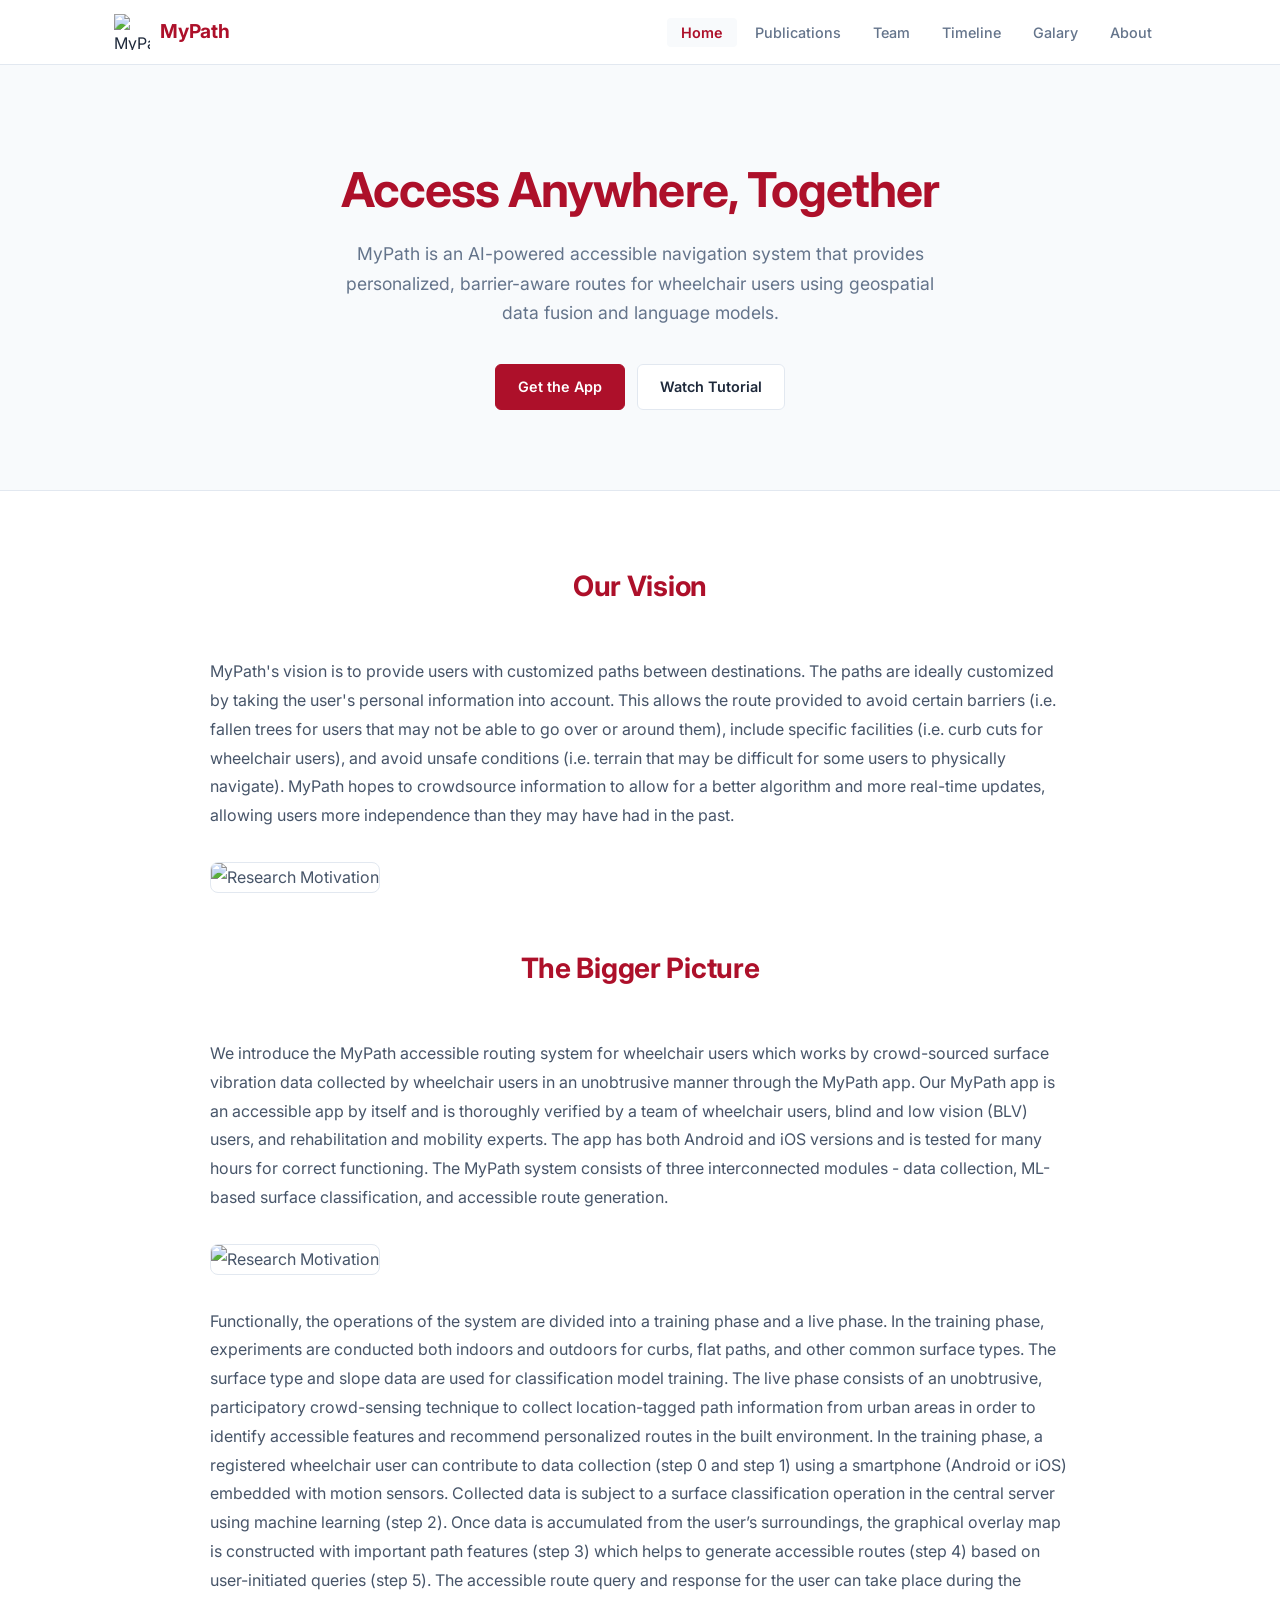
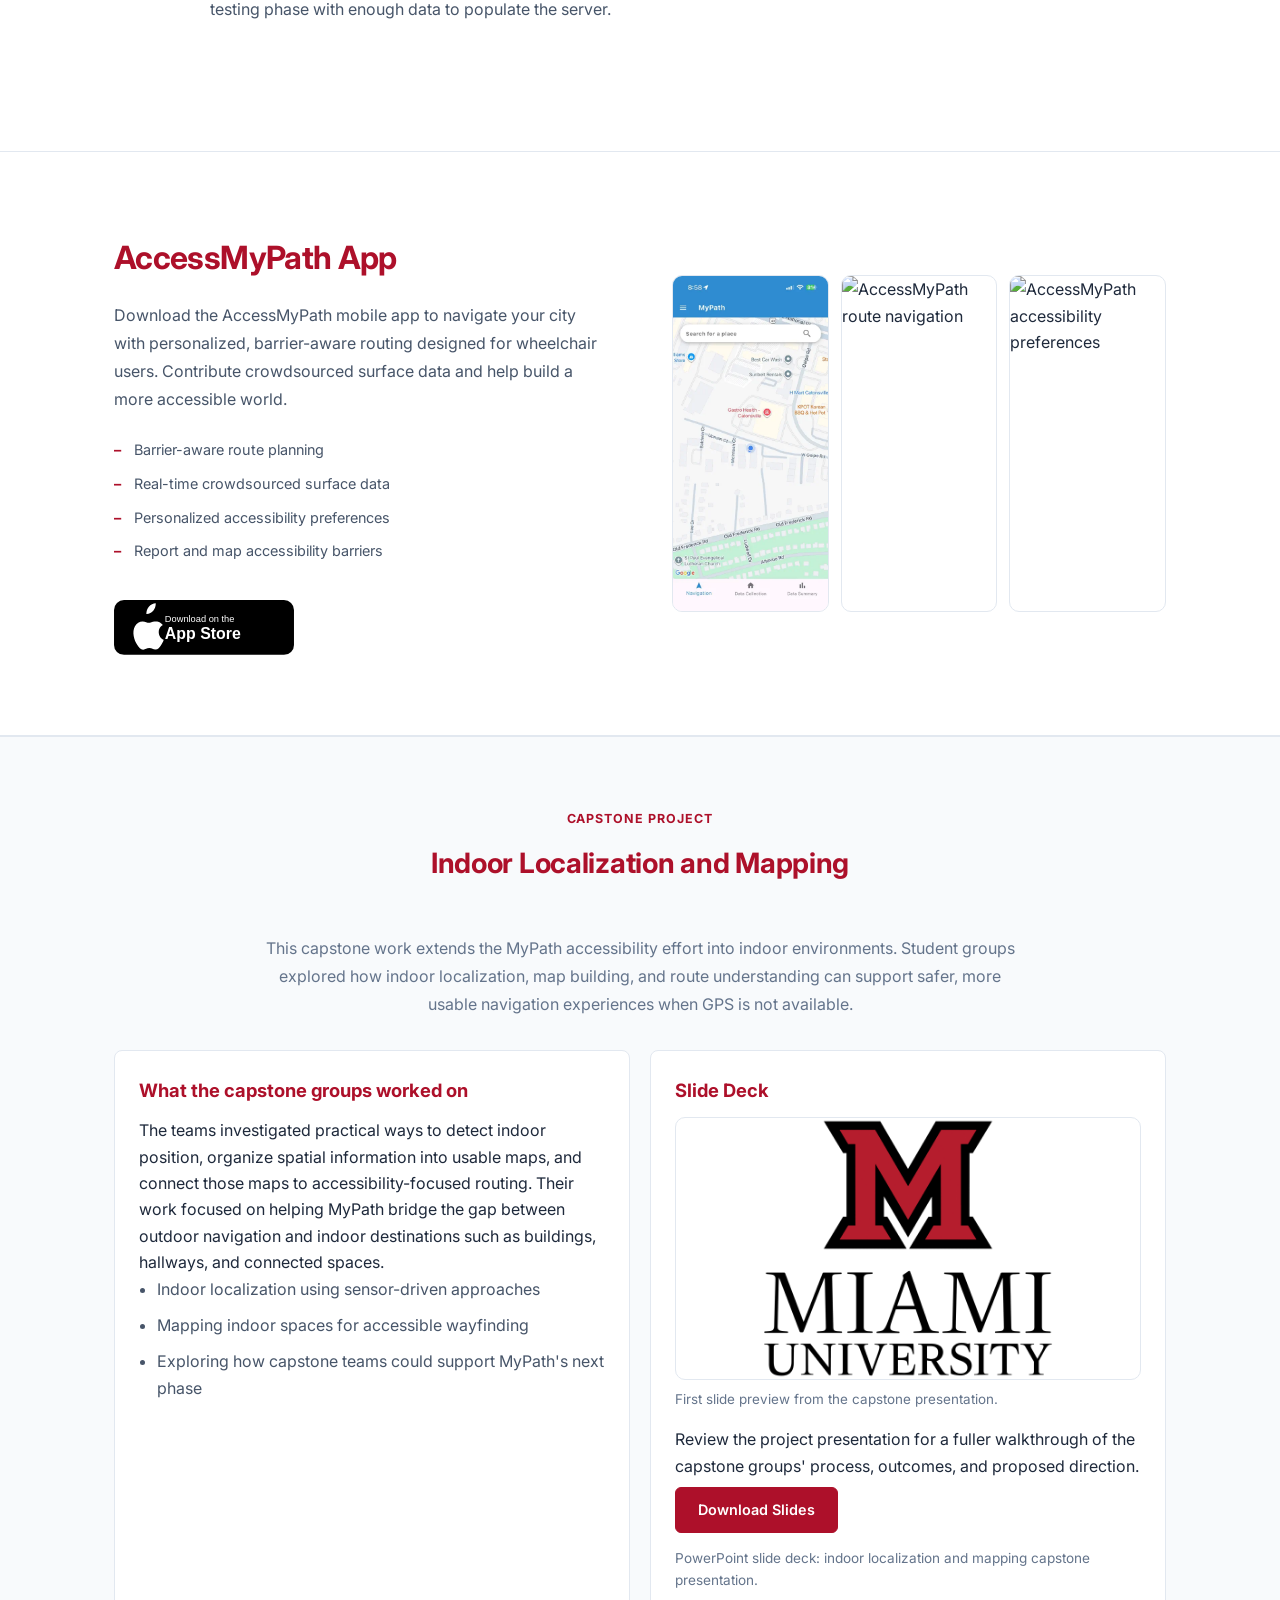
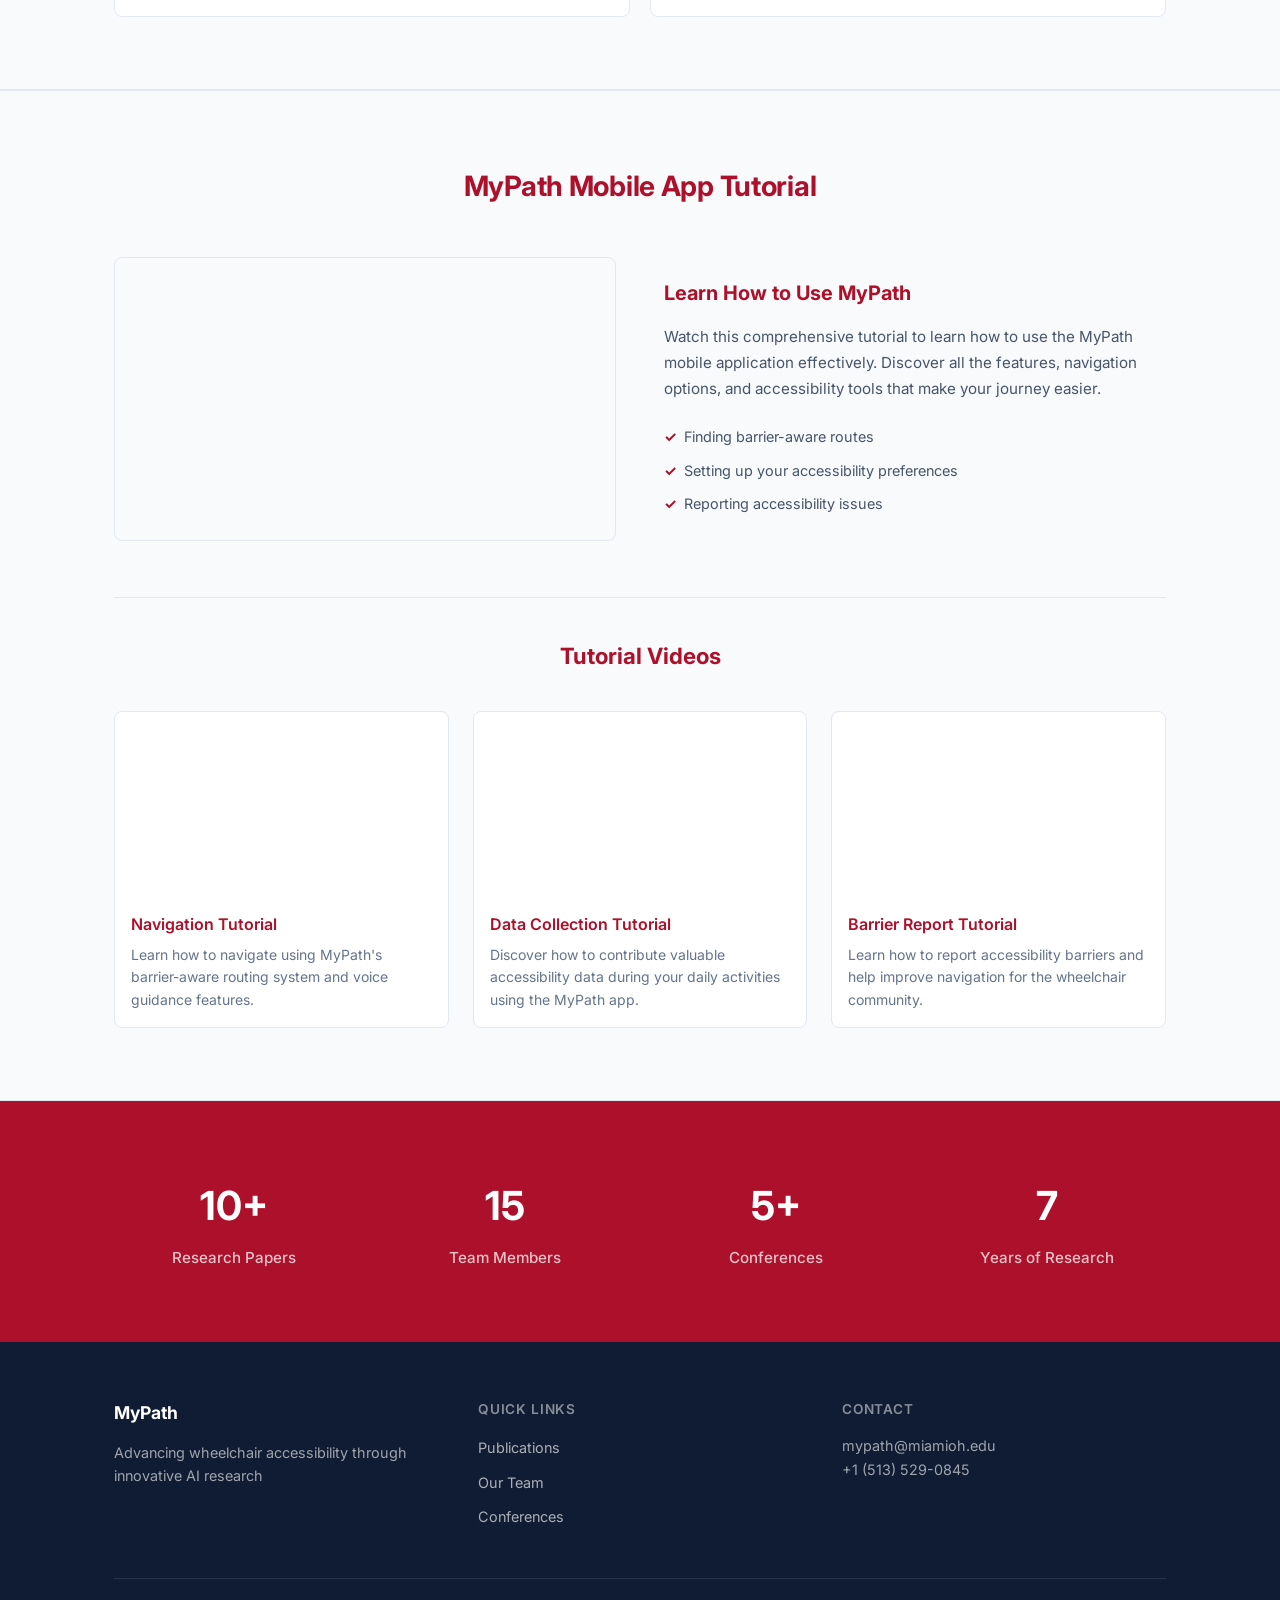
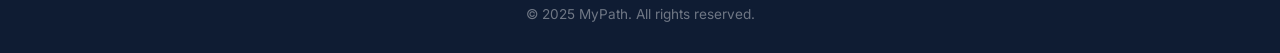
==== commit b29ec85a: "Added capstone proje ct" ====
--- a/index.html
+++ b/index.html
@@ -1,4 +1,4 @@
-<!DOCTYPE html>
+<!doctype html>
 <html lang="en">
   <head>
     <meta charset="UTF-8" />
@@ -45,48 +45,54 @@
       rel="stylesheet"
     />
     <script type="application/ld+json">
-    {
-      "@context": "https://schema.org",
-      "@graph": [
-        {
-          "@type": "WebSite",
-          "@id": "https://mypathar.github.io/#website",
-          "url": "https://mypathar.github.io/",
-          "name": "MyPath Research Lab",
-          "description": "AI-powered accessible navigation for wheelchair users"
-        },
-        {
-          "@type": "ResearchProject",
-          "@id": "https://mypathar.github.io/#organization",
-          "name": "MyPath",
-          "url": "https://mypathar.github.io/",
-          "logo": {
-            "@type": "ImageObject",
-            "url": "https://mypathar.github.io/pictures/mypath-logo.png"
+      {
+        "@context": "https://schema.org",
+        "@graph": [
+          {
+            "@type": "WebSite",
+            "@id": "https://mypathar.github.io/#website",
+            "url": "https://mypathar.github.io/",
+            "name": "MyPath Research Lab",
+            "description": "AI-powered accessible navigation for wheelchair users"
           },
-          "description": "AI-powered accessible navigation system providing personalized, barrier-aware routes for wheelchair users using geospatial data fusion and language models.",
-          "email": "mypath@miamioh.edu",
-          "telephone": "+1-513-529-0845",
-          "address": {
-            "@type": "PostalAddress",
-            "streetAddress": "McVey Data Science Building 364",
-            "addressLocality": "Oxford",
-            "addressRegion": "OH",
-            "postalCode": "45056",
-            "addressCountry": "US"
-          },
-          "memberOf": [
-            { "@type": "CollegeOrUniversity", "name": "Miami University" },
-            { "@type": "CollegeOrUniversity", "name": "University of Maryland, Baltimore County" },
-            { "@type": "CollegeOrUniversity", "name": "University of Wisconsin-Milwaukee" }
-          ],
-          "funder": {
-            "@type": "GovernmentOrganization",
-            "name": "HHS/ACL/NIDILRR"
+          {
+            "@type": "ResearchProject",
+            "@id": "https://mypathar.github.io/#organization",
+            "name": "MyPath",
+            "url": "https://mypathar.github.io/",
+            "logo": {
+              "@type": "ImageObject",
+              "url": "https://mypathar.github.io/pictures/mypath-logo.png"
+            },
+            "description": "AI-powered accessible navigation system providing personalized, barrier-aware routes for wheelchair users using geospatial data fusion and language models.",
+            "email": "mypath@miamioh.edu",
+            "telephone": "+1-513-529-0845",
+            "address": {
+              "@type": "PostalAddress",
+              "streetAddress": "McVey Data Science Building 364",
+              "addressLocality": "Oxford",
+              "addressRegion": "OH",
+              "postalCode": "45056",
+              "addressCountry": "US"
+            },
+            "memberOf": [
+              { "@type": "CollegeOrUniversity", "name": "Miami University" },
+              {
+                "@type": "CollegeOrUniversity",
+                "name": "University of Maryland, Baltimore County"
+              },
+              {
+                "@type": "CollegeOrUniversity",
+                "name": "University of Wisconsin-Milwaukee"
+              }
+            ],
+            "funder": {
+              "@type": "GovernmentOrganization",
+              "name": "HHS/ACL/NIDILRR"
+            }
           }
-        }
-      ]
-    }
+        ]
+      }
     </script>
   </head>
   <body>
@@ -259,11 +265,38 @@
                   class="appstore-btn"
                   aria-label="Download AccessMyPath on the App Store"
                 >
-                  <svg xmlns="http://www.w3.org/2000/svg" viewBox="0 0 814 248" class="appstore-badge" aria-hidden="true">
-                    <rect width="814" height="248" rx="28" fill="#000"/>
-                    <text x="230" y="100" font-family="'SF Pro Display','-apple-system','Helvetica Neue',sans-serif" font-size="42" fill="#fff" font-weight="300">Download on the</text>
-                    <text x="230" y="178" font-family="'SF Pro Display','-apple-system','Helvetica Neue',sans-serif" font-size="72" fill="#fff" font-weight="600">App Store</text>
-                    <path d="M130 48c-8.6 0-17.7 6-23.4 6-6 0-15.2-5.7-25.2-5.5-13 .2-25 7.5-31.6 19.2-13.5 23.4-3.6 58 9.7 77 6.4 9.3 14 19.8 24.2 19.4 9.7-.4 13.4-6.3 25-6.3 11.8 0 15 6.3 25.3 6.1 10.5-.2 17-9.4 23.5-18.8 7.4-10.7 10.4-21.1 10.6-21.6-.2-.1-20.4-7.9-20.6-31.2-.2-19.5 15.9-28.9 16.6-29.4-9-13.4-23.1-14.9-28.1-14.9zm-5-43.6c-6.7 7.7-17.7 13.6-28.4 12.8-.2-10.8 3.9-22.3 10.3-29.5 7-7.9 18.7-13.7 28.4-14.1.2 11.2-3.1 22.2-10.3 30.8z" fill="#fff" transform="translate(40, 44) scale(1.1)"/>
+                  <svg
+                    xmlns="http://www.w3.org/2000/svg"
+                    viewBox="0 0 814 248"
+                    class="appstore-badge"
+                    aria-hidden="true"
+                  >
+                    <rect width="814" height="248" rx="28" fill="#000" />
+                    <text
+                      x="230"
+                      y="100"
+                      font-family="'SF Pro Display','-apple-system','Helvetica Neue',sans-serif"
+                      font-size="42"
+                      fill="#fff"
+                      font-weight="300"
+                    >
+                      Download on the
+                    </text>
+                    <text
+                      x="230"
+                      y="178"
+                      font-family="'SF Pro Display','-apple-system','Helvetica Neue',sans-serif"
+                      font-size="72"
+                      fill="#fff"
+                      font-weight="600"
+                    >
+                      App Store
+                    </text>
+                    <path
+                      d="M130 48c-8.6 0-17.7 6-23.4 6-6 0-15.2-5.7-25.2-5.5-13 .2-25 7.5-31.6 19.2-13.5 23.4-3.6 58 9.7 77 6.4 9.3 14 19.8 24.2 19.4 9.7-.4 13.4-6.3 25-6.3 11.8 0 15 6.3 25.3 6.1 10.5-.2 17-9.4 23.5-18.8 7.4-10.7 10.4-21.1 10.6-21.6-.2-.1-20.4-7.9-20.6-31.2-.2-19.5 15.9-28.9 16.6-29.4-9-13.4-23.1-14.9-28.1-14.9zm-5-43.6c-6.7 7.7-17.7 13.6-28.4 12.8-.2-10.8 3.9-22.3 10.3-29.5 7-7.9 18.7-13.7 28.4-14.1.2 11.2-3.1 22.2-10.3 30.8z"
+                      fill="#fff"
+                      transform="translate(40, 44) scale(1.1)"
+                    />
                   </svg>
                 </a>
               </div>
@@ -291,6 +324,73 @@
         </div>
       </section>
 
+      <!-- Indoor Localization and Mapping Section -->
+      <section class="indoor-localization" id="indoor-localization">
+        <div class="container">
+          <div class="indoor-localization-header">
+            <p class="section-kicker">Capstone Project</p>
+            <h2 class="section-title">Indoor Localization and Mapping</h2>
+            <p class="indoor-localization-summary">
+              This capstone work extends the MyPath accessibility effort into
+              indoor environments. Student groups explored how indoor
+              localization, map building, and route understanding can support
+              safer, more usable navigation experiences when GPS is not
+              available.
+            </p>
+          </div>
+
+          <div class="indoor-localization-grid">
+            <div class="indoor-localization-card card">
+              <h3>What the capstone groups worked on</h3>
+              <p>
+                The teams investigated practical ways to detect indoor position,
+                organize spatial information into usable maps, and connect those
+                maps to accessibility-focused routing. Their work focused on
+                helping MyPath bridge the gap between outdoor navigation and
+                indoor destinations such as buildings, hallways, and connected
+                spaces.
+              </p>
+              <ul class="indoor-localization-list">
+                <li>Indoor localization using sensor-driven approaches</li>
+                <li>Mapping indoor spaces for accessible wayfinding</li>
+                <li>
+                  Exploring how capstone teams could support MyPath's next phase
+                </li>
+              </ul>
+            </div>
+
+            <div class="indoor-localization-card card">
+              <h3>Slide Deck</h3>
+              <figure class="indoor-localization-preview">
+                <img
+                  src="assests/capstone_2025/indoor_localization_and_mapping-cover.png"
+                  alt="First slide preview of the indoor localization and mapping capstone presentation"
+                  class="indoor-localization-preview-img"
+                />
+                <figcaption>
+                  First slide preview from the capstone presentation.
+                </figcaption>
+              </figure>
+              <p>
+                Review the project presentation for a fuller walkthrough of the
+                capstone groups' process, outcomes, and proposed direction.
+              </p>
+              <a
+                href="assests/capstone_2025/indoor_localization_and_mapping.pptx"
+                class="btn btn-primary indoor-localization-btn"
+                download
+              >
+                Download Slides
+              </a>
+              <p class="indoor-localization-note">
+                PowerPoint slide deck: indoor localization and mapping capstone
+                presentation.
+              </p>
+            </div>
+          </div>
+        </div>
+      </section>
+
       <!-- Mobile App Tutorial Section -->
       <section class="app-tutorial" id="app-tutorial">
         <div class="container">
@@ -303,7 +403,14 @@
                 src="https://www.youtube.com/embed/YOUR_VIDEO_ID"
                 title="MyPath Mobile App Tutorial"
                 frameborder="0"
-                allow="accelerometer; autoplay; clipboard-write; encrypted-media; gyroscope; picture-in-picture"
+                allow="
+                  accelerometer;
+                  autoplay;
+                  clipboard-write;
+                  encrypted-media;
+                  gyroscope;
+                  picture-in-picture;
+                "
                 allowfullscreen
               >
               </iframe>
@@ -336,7 +443,14 @@
                     src="https://www.youtube.com/embed/NAVIGATION_VIDEO_ID"
                     title="Navigation Tutorial"
                     frameborder="0"
-                    allow="accelerometer; autoplay; clipboard-write; encrypted-media; gyroscope; picture-in-picture"
+                    allow="
+                      accelerometer;
+                      autoplay;
+                      clipboard-write;
+                      encrypted-media;
+                      gyroscope;
+                      picture-in-picture;
+                    "
                     allowfullscreen
                   ></iframe>
                 </div>
@@ -357,7 +471,14 @@
                     src="https://www.youtube.com/embed/DATA_COLLECTION_VIDEO_ID"
                     title="Data Collection Tutorial"
                     frameborder="0"
-                    allow="accelerometer; autoplay; clipboard-write; encrypted-media; gyroscope; picture-in-picture"
+                    allow="
+                      accelerometer;
+                      autoplay;
+                      clipboard-write;
+                      encrypted-media;
+                      gyroscope;
+                      picture-in-picture;
+                    "
                     allowfullscreen
                   ></iframe>
                 </div>
@@ -378,7 +499,14 @@
                     src="https://www.youtube.com/embed/BARRIER_REPORT_VIDEO_ID"
                     title="Barrier Report Tutorial"
                     frameborder="0"
-                    allow="accelerometer; autoplay; clipboard-write; encrypted-media; gyroscope; picture-in-picture"
+                    allow="
+                      accelerometer;
+                      autoplay;
+                      clipboard-write;
+                      encrypted-media;
+                      gyroscope;
+                      picture-in-picture;
+                    "
                     allowfullscreen
                   ></iframe>
                 </div>
@@ -395,7 +523,6 @@
         </div>
       </section>
 
-
       <!-- Stats Section -->
       <section class="stats">
         <div class="container">
--- a/styles.css
+++ b/styles.css
@@ -1567,6 +1567,94 @@
     .screenshot-grid { grid-template-columns: repeat(2, 1fr); }
 }
 
+/* ─── Indoor Localization and Mapping ───────────────────────────────────────── */
+.indoor-localization {
+    padding: 72px 0;
+    background: var(--bg);
+    border-top: 1px solid var(--border);
+    border-bottom: 1px solid var(--border);
+}
+
+.indoor-localization-header {
+    text-align: center;
+    max-width: 760px;
+    margin: 0 auto 32px;
+}
+
+.section-kicker {
+    color: var(--accent);
+    font-size: 0.78rem;
+    font-weight: 700;
+    text-transform: uppercase;
+    letter-spacing: 0.08em;
+    margin-bottom: 10px;
+}
+
+.indoor-localization-summary {
+    color: var(--muted);
+    font-size: 1rem;
+    line-height: 1.75;
+}
+
+.indoor-localization-grid {
+    display: grid;
+    grid-template-columns: repeat(2, minmax(0, 1fr));
+    gap: 20px;
+}
+
+.indoor-localization-card {
+    margin-bottom: 0;
+}
+
+.indoor-localization-card h3 {
+    font-size: 1.15rem;
+    color: var(--navy);
+    margin-bottom: 12px;
+}
+
+.indoor-localization-preview {
+    margin: 0 0 16px;
+}
+
+.indoor-localization-preview-img {
+    width: 100%;
+    height: auto;
+    display: block;
+    border-radius: 10px;
+    border: 1px solid var(--border);
+    background: var(--white);
+}
+
+.indoor-localization-preview figcaption {
+    margin-top: 8px;
+    color: var(--muted);
+    font-size: 0.84rem;
+}
+
+
+.indoor-localization-list {
+    padding-left: 18px;
+    color: #475569;
+    display: grid;
+    gap: 10px;
+}
+
+.indoor-localization-btn {
+    margin-top: 8px;
+}
+
+.indoor-localization-note {
+    margin-top: 14px;
+    font-size: 0.85rem;
+    color: var(--muted);
+}
+
+@media (max-width: 768px) {
+    .indoor-localization-grid {
+        grid-template-columns: 1fr;
+    }
+}
+
 /* ─── Team stats (white card context) ───────────────────────────────────────── */
 .team-stats .stat-number { color: var(--navy); }
 .team-stats .stat-label  { color: var(--muted); }
